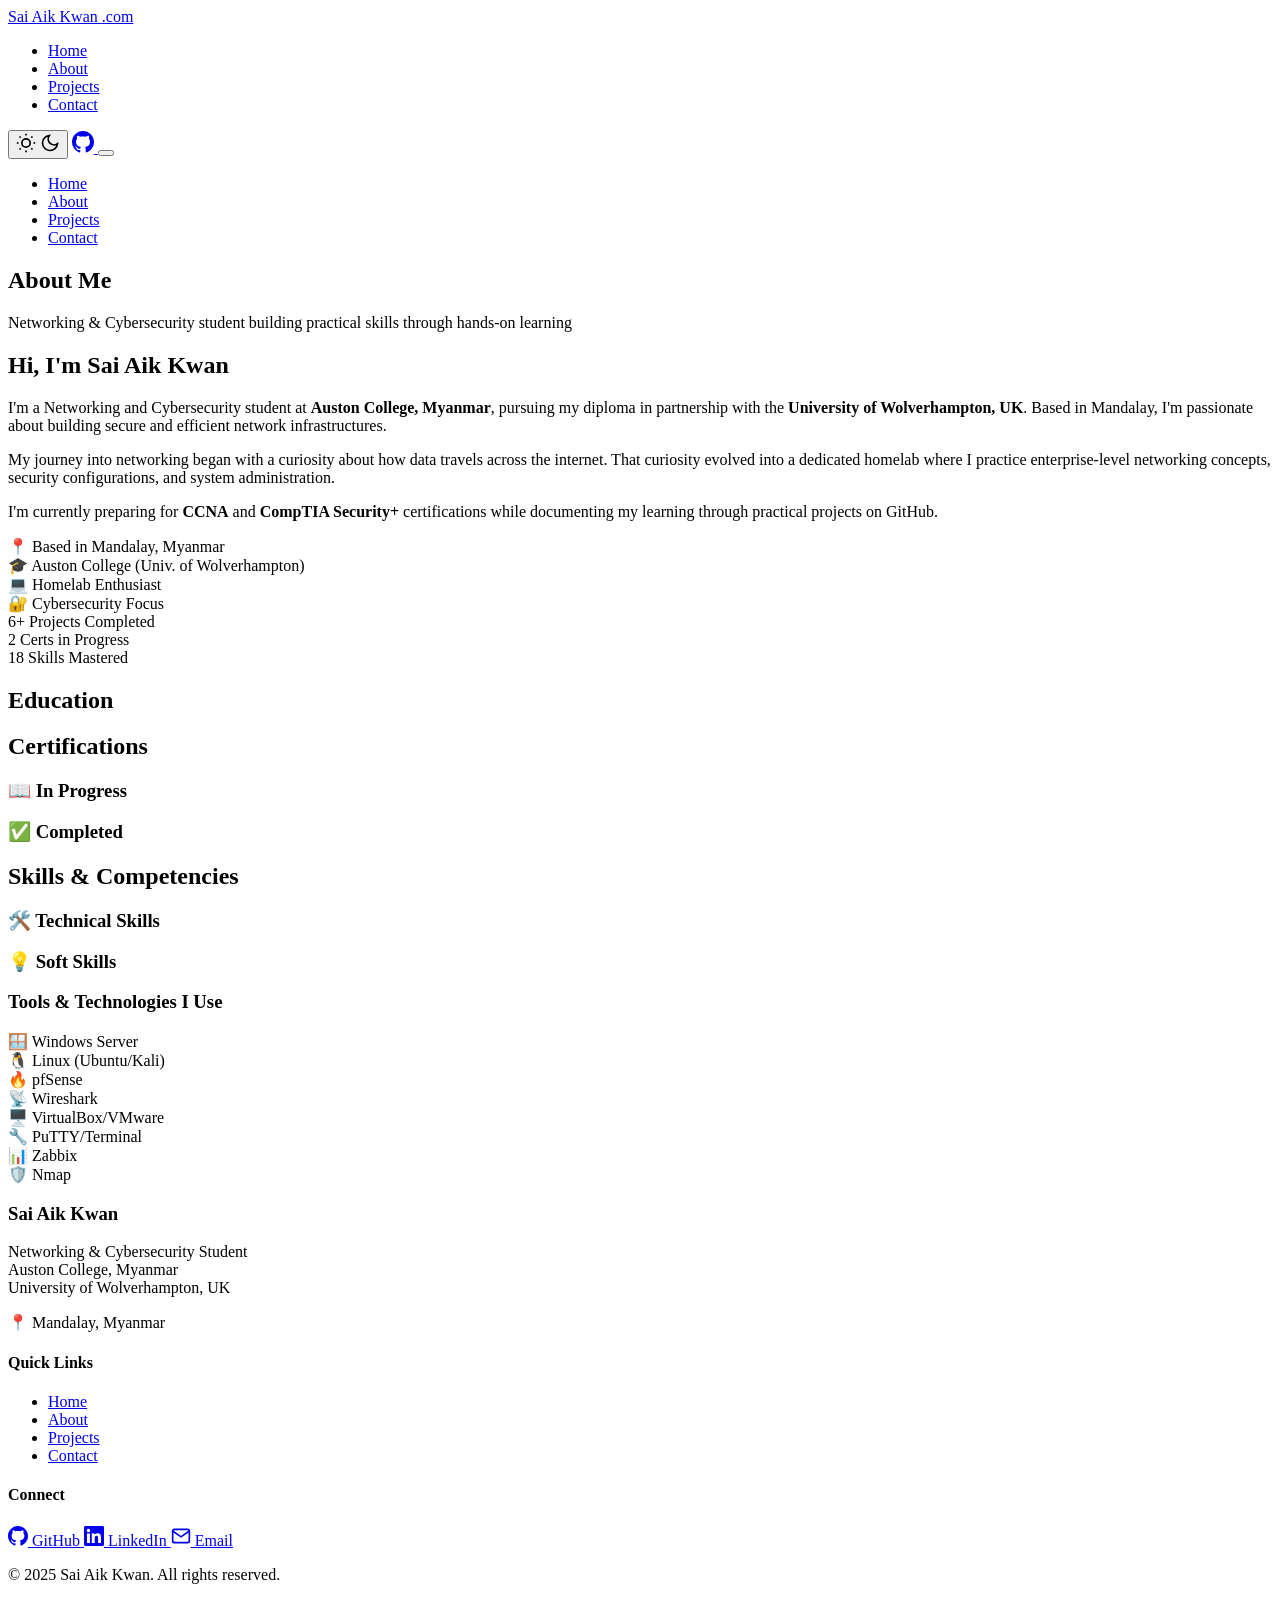
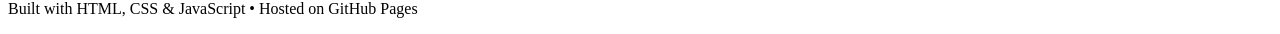
==== about.html @ 340792bf "Add about.html" ====
<!DOCTYPE html>
<html lang="en">
<head>
    <meta charset="UTF-8">
    <meta name="viewport" content="width=device-width, initial-scale=1.0">
    <meta name="description" content="About Sai Aik Kwan - Education, Certifications & Skills. Networking & Cybersecurity student building practical skills.">
    <title>About Sai Aik Kwan - Education, Certifications & Skills</title>
    
    <link rel="stylesheet" href="assets/css/style.css">
    <link rel="preconnect" href="https://fonts.googleapis.com">
    <link rel="preconnect" href="https://fonts.gstatic.com" crossorigin>
    <link href="https://fonts.googleapis.com/css2?family=Inter:wght@300;400;500;600;700&display=swap" rel="stylesheet">
</head>
<body>
    
    <!-- HEADER -->
    <header class="header">
        <div class="container header-container">
            <a href="index.html" class="logo">
                <span class="logo-text">Sai Aik Kwan</span>
                <span class="logo-badge">.com</span>
            </a>
            
            <nav class="nav">
                <ul class="nav-list">
                    <li><a href="index.html" class="nav-link">Home</a></li>
                    <li><a href="about.html" class="nav-link">About</a></li>
                    <li><a href="projects.html" class="nav-link">Projects</a></li>
                    <li><a href="contact.html" class="nav-link">Contact</a></li>
                </ul>
            </nav>
            
            <div class="header-actions">
                <button class="theme-toggle" id="themeToggle" aria-label="Toggle dark mode">
                    <svg class="sun-icon" width="20" height="20" viewBox="0 0 24 24" fill="none" stroke="currentColor" stroke-width="2">
                        <circle cx="12" cy="12" r="5"></circle>
                        <line x1="12" y1="1" x2="12" y2="3"></line>
                        <line x1="12" y1="21" x2="12" y2="23"></line>
                        <line x1="4.22" y1="4.22" x2="5.64" y2="5.64"></line>
                        <line x1="18.36" y1="18.36" x2="19.78" y2="19.78"></line>
                        <line x1="1" y1="12" x2="3" y2="12"></line>
                        <line x1="21" y1="12" x2="23" y2="12"></line>
                        <line x1="4.22" y1="19.78" x2="5.64" y2="18.36"></line>
                        <line x1="18.36" y1="5.64" x2="19.78" y2="4.22"></line>
                    </svg>
                    <svg class="moon-icon" width="20" height="20" viewBox="0 0 24 24" fill="none" stroke="currentColor" stroke-width="2">
                        <path d="M21 12.79A9 9 0 1 1 11.21 3 7 7 0 0 0 21 12.79z"></path>
                    </svg>
                </button>
                <a href="https://github.com/sai-aik-kwan" target="_blank" class="github-link" aria-label="GitHub">
                    <svg width="22" height="22" viewBox="0 0 24 24" fill="currentColor">
                        <path d="M12 0C5.37 0 0 5.37 0 12c0 5.3 3.438 9.8 8.205 11.385.6.113.82-.26.82-.58 0-.287-.01-1.05-.015-2.06-3.338.726-4.042-1.416-4.042-1.416-.546-1.387-1.333-1.756-1.333-1.756-1.09-.745.083-.73.083-.73 1.205.085 1.838 1.237 1.838 1.237 1.07 1.834 2.807 1.304 3.492.997.108-.775.418-1.305.762-1.605-2.665-.3-5.466-1.332-5.466-5.93 0-1.31.468-2.38 1.235-3.22-.123-.3-.535-1.523.117-3.176 0 0 1.008-.322 3.3 1.23.96-.267 1.98-.4 3-.405 1.02.005 2.04.138 3 .405 2.29-1.552 3.297-1.23 3.297-1.23.653 1.653.24 2.876.118 3.176.768.84 1.233 1.91 1.233 3.22 0 4.61-2.804 5.62-5.476 5.92.43.37.824 1.102.824 2.222 0 1.604-.015 2.896-.015 3.287 0 .322.216.698.83.578C20.565 21.795 24 17.295 24 12c0-6.63-5.37-12-12-12z"/>
                    </svg>
                </a>
                <button class="mobile-menu-btn" id="mobileMenuBtn" aria-label="Menu">
                    <span></span>
                    <span></span>
                    <span></span>
                </button>
            </div>
        </div>
        
        <div class="mobile-menu" id="mobileMenu">
            <ul class="mobile-nav-list">
                <li><a href="index.html" class="mobile-nav-link">Home</a></li>
                <li><a href="about.html" class="mobile-nav-link">About</a></li>
                <li><a href="projects.html" class="mobile-nav-link">Projects</a></li>
                <li><a href="contact.html" class="mobile-nav-link">Contact</a></li>
            </ul>
        </div>
    </header>
    
    <main>
        
        <!-- PAGE HEADER -->
        <section class="page-header">
            <div class="container">
                <h1 class="page-title">About Me</h1>
                <p class="page-subtitle">Networking & Cybersecurity student building practical skills through hands-on learning</p>
            </div>
        </section>

        <!-- BIO SECTION -->
        <section class="bio-section">
            <div class="container">
                <div class="bio-grid">
                    <div class="bio-content">
                        <h2>Hi, I'm Sai Aik Kwan</h2>
                        <p class="bio-text">
                            I'm a Networking and Cybersecurity student at <strong>Auston College, Myanmar</strong>, 
                            pursuing my diploma in partnership with the <strong>University of Wolverhampton, UK</strong>. 
                            Based in Mandalay, I'm passionate about building secure and efficient network infrastructures.
                        </p>
                        <p class="bio-text">
                            My journey into networking began with a curiosity about how data travels across the internet. 
                            That curiosity evolved into a dedicated homelab where I practice enterprise-level networking 
                            concepts, security configurations, and system administration.
                        </p>
                        <p class="bio-text">
                            I'm currently preparing for <strong>CCNA</strong> and <strong>CompTIA Security+</strong> certifications 
                            while documenting my learning through practical projects on GitHub.
                        </p>
                        
                        <div class="quick-facts">
                            <div class="fact-item">
                                <span class="fact-emoji">📍</span>
                                <span>Based in Mandalay, Myanmar</span>
                            </div>
                            <div class="fact-item">
                                <span class="fact-emoji">🎓</span>
                                <span>Auston College (Univ. of Wolverhampton)</span>
                            </div>
                            <div class="fact-item">
                                <span class="fact-emoji">💻</span>
                                <span>Homelab Enthusiast</span>
                            </div>
                            <div class="fact-item">
                                <span class="fact-emoji">🔐</span>
                                <span>Cybersecurity Focus</span>
                            </div>
                        </div>
                    </div>
                    
                    <div class="bio-stats">
                        <div class="stat-box">
                            <span class="stat-number" data-stat="projects">6+</span>
                            <span class="stat-label">Projects Completed</span>
                        </div>
                        <div class="stat-box">
                            <span class="stat-number">2</span>
                            <span class="stat-label">Certs in Progress</span>
                        </div>
                        <div class="stat-box">
                            <span class="stat-number" data-stat="skills">18</span>
                            <span class="stat-label">Skills Mastered</span>
                        </div>
                    </div>
                </div>
            </div>
        </section>

        <!-- EDUCATION TIMELINE -->
        <section class="education-section">
            <div class="container">
                <h2 class="section-title">Education</h2>
                <div class="timeline">
                    <!-- Dynamically rendered by JavaScript -->
                </div>
            </div>
        </section>

        <!-- CERTIFICATIONS -->
        <section class="certifications-section">
            <div class="container">
                <h2 class="section-title">Certifications</h2>
                
                <div class="certs-grid">
                    <!-- In Progress Certs -->
                    <div class="certs-category">
                        <h3 class="category-title in-progress">📖 In Progress</h3>
                        <div class="certs-list in-progress">
                            <!-- Dynamically rendered by JavaScript -->
                        </div>
                    </div>
                    
                    <!-- Completed Certs -->
                    <div class="certs-category">
                        <h3 class="category-title completed">✅ Completed</h3>
                        <div class="certs-list completed">
                            <!-- Dynamically rendered by JavaScript -->
                        </div>
                    </div>
                </div>
            </div>
        </section>

        <!-- SKILLS -->
        <section class="skills-section">
            <div class="container">
                <h2 class="section-title">Skills & Competencies</h2>
                
                <div class="skills-grid">
                    <div class="skills-category">
                        <h3>🛠️ Technical Skills</h3>
                        <div class="skills-cloud technical">
                            <!-- Dynamically rendered by JavaScript -->
                        </div>
                    </div>
                    
                    <div class="skills-category">
                        <h3>💡 Soft Skills</h3>
                        <div class="skills-cloud soft">
                            <!-- Dynamically rendered by JavaScript -->
                        </div>
                    </div>
                </div>
                
                <!-- Tools & Technologies -->
                <div class="tools-section">
                    <h3>Tools & Technologies I Use</h3>
                    <div class="tools-grid">
                        <div class="tool-item">
                            <span class="tool-icon">🪟</span>
                            <span>Windows Server</span>
                        </div>
                        <div class="tool-item">
                            <span class="tool-icon">🐧</span>
                            <span>Linux (Ubuntu/Kali)</span>
                        </div>
                        <div class="tool-item">
                            <span class="tool-icon">🔥</span>
                            <span>pfSense</span>
                        </div>
                        <div class="tool-item">
                            <span class="tool-icon">📡</span>
                            <span>Wireshark</span>
                        </div>
                        <div class="tool-item">
                            <span class="tool-icon">🖥️</span>
                            <span>VirtualBox/VMware</span>
                        </div>
                        <div class="tool-item">
                            <span class="tool-icon">🔧</span>
                            <span>PuTTY/Terminal</span>
                        </div>
                        <div class="tool-item">
                            <span class="tool-icon">📊</span>
                            <span>Zabbix</span>
                        </div>
                        <div class="tool-item">
                            <span class="tool-icon">🛡️</span>
                            <span>Nmap</span>
                        </div>
                    </div>
                </div>
            </div>
        </section>
        
    </main>
    
    <!-- FOOTER -->
    <footer class="footer">
        <div class="container">
            <div class="footer-content">
                <div class="footer-info">
                    <h3>Sai Aik Kwan</h3>
                    <p>Networking & Cybersecurity Student<br>
                    Auston College, Myanmar<br>
                    University of Wolverhampton, UK</p>
                    <p class="footer-location">📍 Mandalay, Myanmar</p>
                </div>
                
                <div class="footer-links">
                    <h4>Quick Links</h4>
                    <ul>
                        <li><a href="index.html">Home</a></li>
                        <li><a href="about.html">About</a></li>
                        <li><a href="projects.html">Projects</a></li>
                        <li><a href="contact.html">Contact</a></li>
                    </ul>
                </div>
                
                <div class="footer-social">
                    <h4>Connect</h4>
                    <div class="social-links">
                        <a href="https://github.com/sai-aik-kwan" target="_blank" class="social-link">
                            <svg width="20" height="20" viewBox="0 0 24 24" fill="currentColor">
                                <path d="M12 0C5.37 0 0 5.37 0 12c0 5.3 3.438 9.8 8.205 11.385.6.113.82-.26.82-.58 0-.287-.01-1.05-.015-2.06-3.338.726-4.042-1.416-4.042-1.416-.546-1.387-1.333-1.756-1.333-1.756-1.09-.745.083-.73.083-.73 1.205.085 1.838 1.237 1.838 1.237 1.07 1.834 2.807 1.304 3.492.997.108-.775.418-1.305.762-1.605-2.665-.3-5.466-1.332-5.466-5.93 0-1.31.468-2.38 1.235-3.22-.123-.3-.535-1.523.117-3.176 0 0 1.008-.322 3.3 1.23.96-.267 1.98-.4 3-.405 1.02.005 2.04.138 3 .405 2.29-1.552 3.297-1.23 3.297-1.23.653 1.653.24 2.876.118 3.176.768.84 1.233 1.91 1.233 3.22 0 4.61-2.804 5.62-5.476 5.92.43.37.824 1.102.824 2.222 0 1.604-.015 2.896-.015 3.287 0 .322.216.698.83.578C20.565 21.795 24 17.295 24 12c0-6.63-5.37-12-12-12z"/>
                            </svg>
                            GitHub
                        </a>
                        <a href="https://www.linkedin.com/in/sai-aik-kwan" class="social-link">
                            <svg width="20" height="20" viewBox="0 0 24 24" fill="currentColor">
                                <path d="M20.447 20.452h-3.554v-5.569c0-1.328-.027-3.037-1.852-3.037-1.853 0-2.136 1.445-2.136 2.939v5.667H9.351V9h3.414v1.561h.046c.477-.9 1.637-1.85 3.37-1.85 3.601 0 4.267 2.37 4.267 5.455v6.286zM5.337 7.433c-1.144 0-2.063-.926-2.063-2.065 0-1.138.92-2.063 2.063-2.063 1.14 0 2.064.925 2.064 2.063 0 1.139-.925 2.065-2.064 2.065zm1.782 13.019H3.555V9h3.564v11.452zM22.225 0H1.771C.792 0 0 .774 0 1.729v20.542C0 23.227.792 24 1.771 24h20.451C23.2 24 24 23.227 24 22.271V1.729C24 .774 23.2 0 22.222 0h.003z"/>
                            </svg>
                            LinkedIn
                        </a>
                        <a href="mailto:saiaikkwan.pro@gmail.com" class="social-link">
                            <svg width="20" height="20" viewBox="0 0 24 24" fill="none" stroke="currentColor" stroke-width="2">
                                <path d="M4 4h16c1.1 0 2 .9 2 2v12c0 1.1-.9 2-2 2H4c-1.1 0-2-.9-2-2V6c0-1.1.9-2 2-2z"></path>
                                <polyline points="22,6 12,13 2,6"></polyline>
                            </svg>
                            Email
                        </a>
                    </div>
                </div>
            </div>
            
            <div class="footer-bottom">
                <p>&copy; <span data-year>2025</span> Sai Aik Kwan. All rights reserved.</p>
                <p class="footer-credit">Built with HTML, CSS & JavaScript • Hosted on GitHub Pages</p>
            </div>
        </div>
    </footer>
    
    <script src="assets/js/data.js"></script>
    <script src="assets/js/main.js"></script>
</body>
</html>
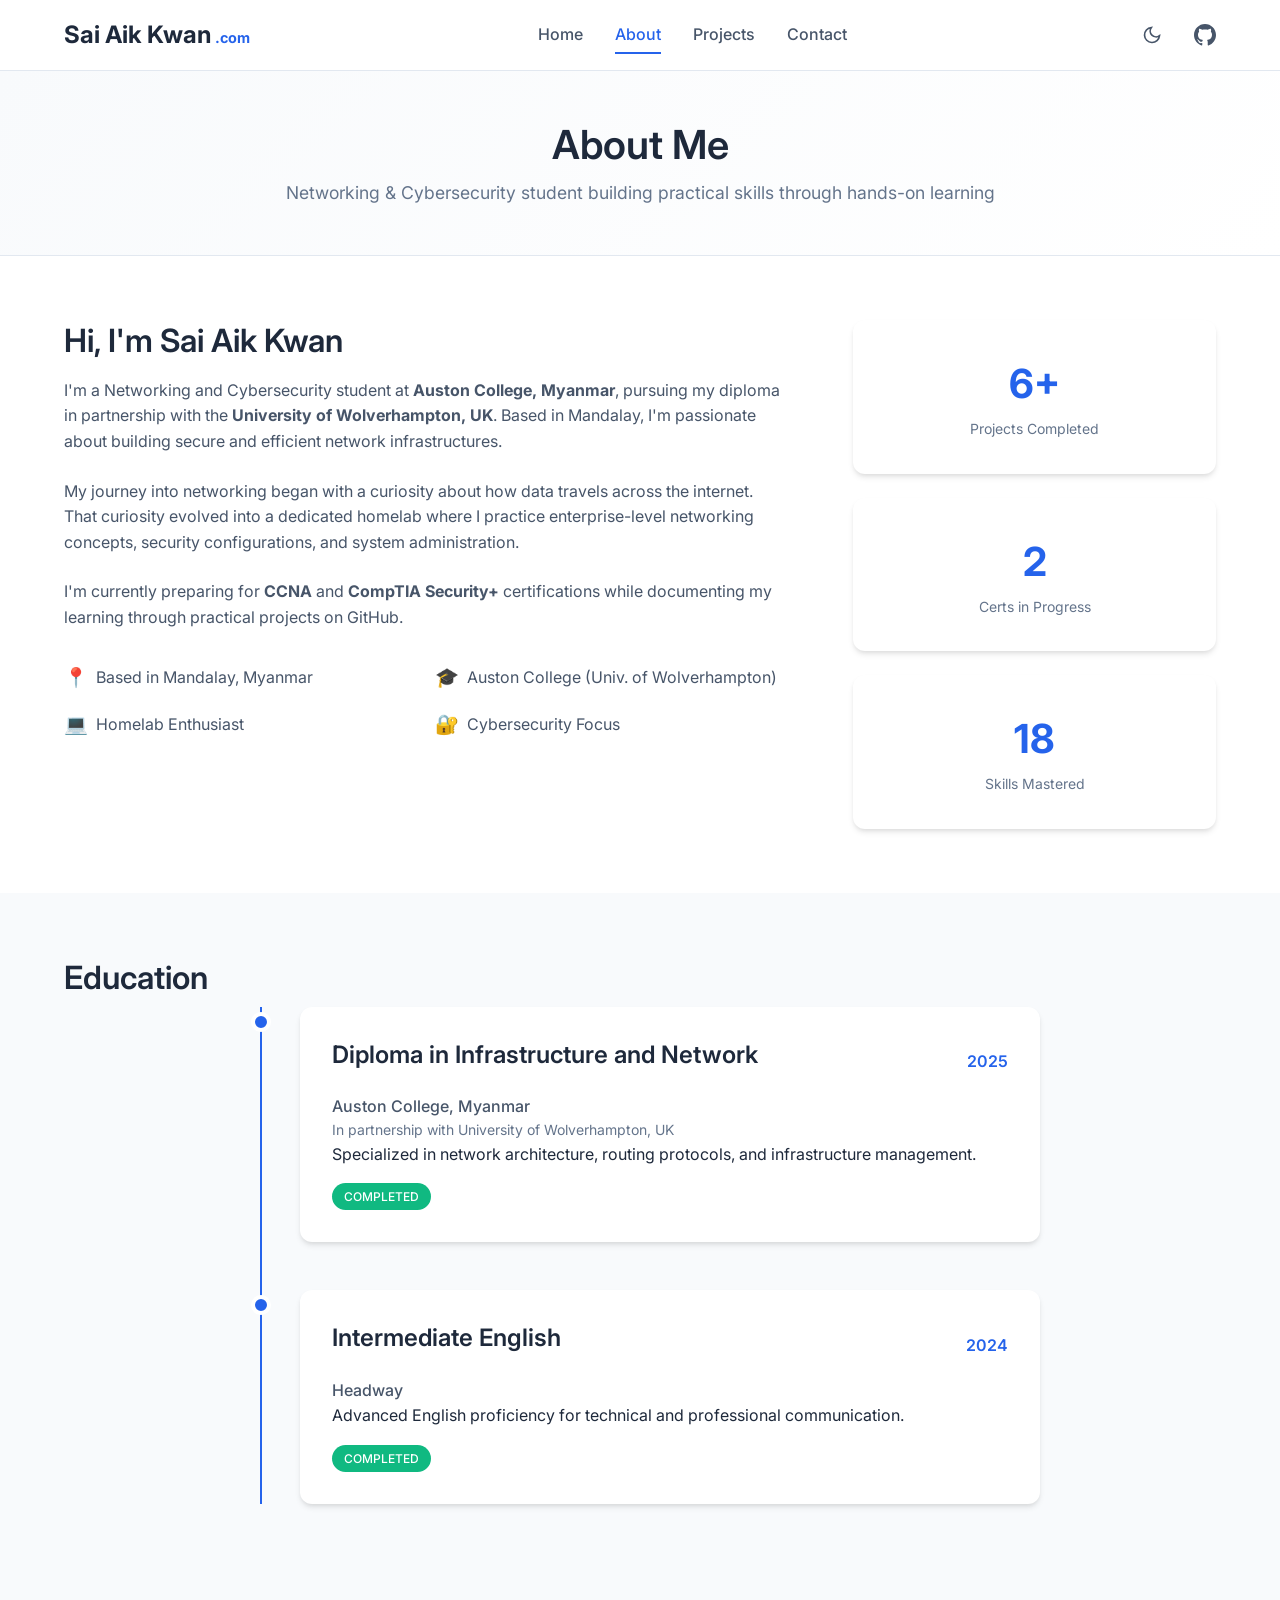
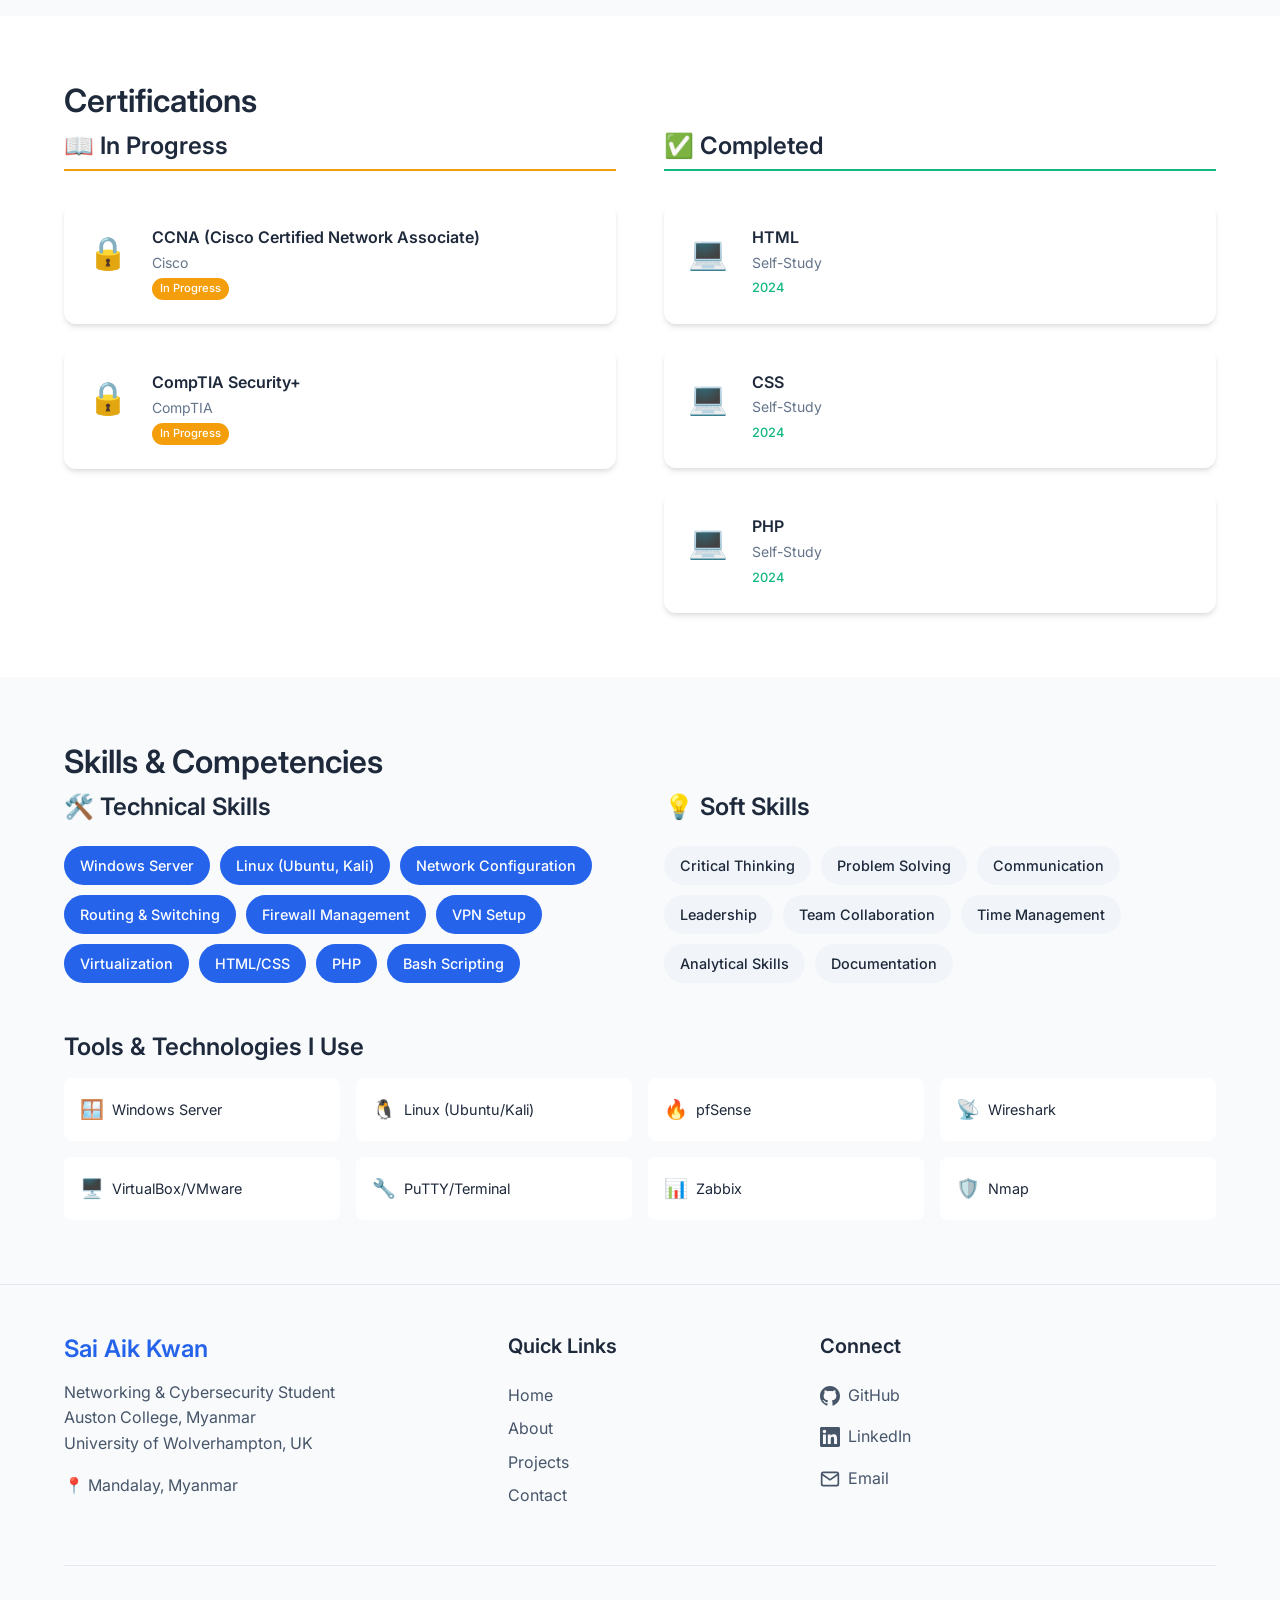
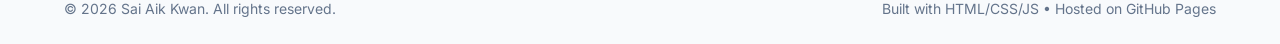
==== commit 2cdc495e: "Modified about.html" ====
--- a/about.html
+++ b/about.html
@@ -3,9 +3,8 @@
 <head>
     <meta charset="UTF-8">
     <meta name="viewport" content="width=device-width, initial-scale=1.0">
-    <meta name="description" content="About Sai Aik Kwan - Education, Certifications & Skills. Networking & Cybersecurity student building practical skills.">
+    <meta name="description" content="About Sai Aik Kwan - Education, Certifications & Skills">
     <title>About Sai Aik Kwan - Education, Certifications & Skills</title>
-    
     <link rel="stylesheet" href="assets/css/style.css">
     <link rel="preconnect" href="https://fonts.googleapis.com">
     <link rel="preconnect" href="https://fonts.gstatic.com" crossorigin>
@@ -13,287 +12,212 @@
 </head>
 <body>
     
-    <!-- HEADER -->
-    <header class="header">
-        <div class="container header-container">
-            <a href="index.html" class="logo">
-                <span class="logo-text">Sai Aik Kwan</span>
-                <span class="logo-badge">.com</span>
-            </a>
-            
-            <nav class="nav">
-                <ul class="nav-list">
-                    <li><a href="index.html" class="nav-link">Home</a></li>
-                    <li><a href="about.html" class="nav-link">About</a></li>
-                    <li><a href="projects.html" class="nav-link">Projects</a></li>
-                    <li><a href="contact.html" class="nav-link">Contact</a></li>
-                </ul>
-            </nav>
-            
-            <div class="header-actions">
-                <button class="theme-toggle" id="themeToggle" aria-label="Toggle dark mode">
-                    <svg class="sun-icon" width="20" height="20" viewBox="0 0 24 24" fill="none" stroke="currentColor" stroke-width="2">
-                        <circle cx="12" cy="12" r="5"></circle>
-                        <line x1="12" y1="1" x2="12" y2="3"></line>
-                        <line x1="12" y1="21" x2="12" y2="23"></line>
-                        <line x1="4.22" y1="4.22" x2="5.64" y2="5.64"></line>
-                        <line x1="18.36" y1="18.36" x2="19.78" y2="19.78"></line>
-                        <line x1="1" y1="12" x2="3" y2="12"></line>
-                        <line x1="21" y1="12" x2="23" y2="12"></line>
-                        <line x1="4.22" y1="19.78" x2="5.64" y2="18.36"></line>
-                        <line x1="18.36" y1="5.64" x2="19.78" y2="4.22"></line>
-                    </svg>
-                    <svg class="moon-icon" width="20" height="20" viewBox="0 0 24 24" fill="none" stroke="currentColor" stroke-width="2">
-                        <path d="M21 12.79A9 9 0 1 1 11.21 3 7 7 0 0 0 21 12.79z"></path>
-                    </svg>
-                </button>
-                <a href="https://github.com/sai-aik-kwan" target="_blank" class="github-link" aria-label="GitHub">
-                    <svg width="22" height="22" viewBox="0 0 24 24" fill="currentColor">
-                        <path d="M12 0C5.37 0 0 5.37 0 12c0 5.3 3.438 9.8 8.205 11.385.6.113.82-.26.82-.58 0-.287-.01-1.05-.015-2.06-3.338.726-4.042-1.416-4.042-1.416-.546-1.387-1.333-1.756-1.333-1.756-1.09-.745.083-.73.083-.73 1.205.085 1.838 1.237 1.838 1.237 1.07 1.834 2.807 1.304 3.492.997.108-.775.418-1.305.762-1.605-2.665-.3-5.466-1.332-5.466-5.93 0-1.31.468-2.38 1.235-3.22-.123-.3-.535-1.523.117-3.176 0 0 1.008-.322 3.3 1.23.96-.267 1.98-.4 3-.405 1.02.005 2.04.138 3 .405 2.29-1.552 3.297-1.23 3.297-1.23.653 1.653.24 2.876.118 3.176.768.84 1.233 1.91 1.233 3.22 0 4.61-2.804 5.62-5.476 5.92.43.37.824 1.102.824 2.222 0 1.604-.015 2.896-.015 3.287 0 .322.216.698.83.578C20.565 21.795 24 17.295 24 12c0-6.63-5.37-12-12-12z"/>
-                    </svg>
-                </a>
-                <button class="mobile-menu-btn" id="mobileMenuBtn" aria-label="Menu">
-                    <span></span>
-                    <span></span>
-                    <span></span>
-                </button>
+    <!-- PAGE HEADER -->
+    <section class="page-header">
+        <div class="container">
+            <h1 class="page-title">About Me</h1>
+            <p class="page-subtitle">Networking & Cybersecurity student building practical skills through hands-on learning</p>
+        </div>
+    </section>
+
+    <!-- BIO SECTION -->
+    <section class="bio-section">
+        <div class="container">
+            <div class="bio-grid">
+                <div class="bio-content">
+                    <h2>Hi, I'm Sai Aik Kwan</h2>
+                    <p class="bio-text">
+                        I'm a Networking and Cybersecurity student at <strong>Auston College, Myanmar</strong>, 
+                        pursuing my diploma in partnership with the <strong>University of Wolverhampton, UK</strong>. 
+                        Based in Mandalay, I'm passionate about building secure and efficient network infrastructures.
+                    </p>
+                    <p class="bio-text">
+                        My journey into networking began with a curiosity about how data travels across the internet. 
+                        That curiosity evolved into a dedicated homelab where I practice enterprise-level networking 
+                        concepts, security configurations, and system administration.
+                    </p>
+                    <p class="bio-text">
+                        I'm currently preparing for <strong>CCNA</strong> and <strong>CompTIA Security+</strong> certifications 
+                        while documenting my learning through practical projects on GitHub.
+                    </p>
+                    
+                    <div class="quick-facts">
+                        <div class="fact-item">
+                            <span class="fact-emoji">📍</span>
+                            <span>Based in Mandalay, Myanmar</span>
+                        </div>
+                        <div class="fact-item">
+                            <span class="fact-emoji">🎓</span>
+                            <span>Auston College (Univ. of Wolverhampton)</span>
+                        </div>
+                        <div class="fact-item">
+                            <span class="fact-emoji">💻</span>
+                            <span>Homelab Enthusiast</span>
+                        </div>
+                        <div class="fact-item">
+                            <span class="fact-emoji">🔐</span>
+                            <span>Cybersecurity Focus</span>
+                        </div>
+                    </div>
+                </div>
+                
+                <div class="bio-stats" id="bioStats"></div>
             </div>
         </div>
+    </section>
+
+    <!-- EDUCATION TIMELINE -->
+    <section class="education-section">
+        <div class="container">
+            <h2 class="section-title">Education</h2>
+            <div class="timeline" id="educationTimeline"></div>
+        </div>
+    </section>
+
+    <!-- CERTIFICATIONS -->
+    <section class="certifications-section">
+        <div class="container">
+            <h2 class="section-title">Certifications</h2>
+            <div class="certs-grid" id="certificationsGrid"></div>
+        </div>
+    </section>
+
+    <!-- SKILLS -->
+    <section class="skills-section">
+        <div class="container">
+            <h2 class="section-title">Skills & Competencies</h2>
+            <div class="skills-grid" id="skillsGrid"></div>
+            
+            <div class="tools-section">
+                <h3>Tools & Technologies I Use</h3>
+                <div class="tools-grid">
+                    <div class="tool-item"><span class="tool-icon">🪟</span><span>Windows Server</span></div>
+                    <div class="tool-item"><span class="tool-icon">🐧</span><span>Linux (Ubuntu/Kali)</span></div>
+                    <div class="tool-item"><span class="tool-icon">🔥</span><span>pfSense</span></div>
+                    <div class="tool-item"><span class="tool-icon">📡</span><span>Wireshark</span></div>
+                    <div class="tool-item"><span class="tool-icon">🖥️</span><span>VirtualBox/VMware</span></div>
+                    <div class="tool-item"><span class="tool-icon">🔧</span><span>PuTTY/Terminal</span></div>
+                    <div class="tool-item"><span class="tool-icon">📊</span><span>Zabbix</span></div>
+                    <div class="tool-item"><span class="tool-icon">🛡️</span><span>Nmap</span></div>
+                </div>
+            </div>
+        </div>
+    </section>
+
+    <script src="assets/js/data.js"></script>
+    <script src="assets/js/components.js"></script>
+    <script>
+        // Bio stats
+        (function() {
+            const d = portfolioData;
+            const techCount = d.skills.technical.length + d.skills.soft.length;
+            document.getElementById('bioStats').innerHTML = `
+                <div class="stat-box">
+                    <span class="stat-number">${d.projects.length}+</span>
+                    <span class="stat-label">Projects Completed</span>
+                </div>
+                <div class="stat-box">
+                    <span class="stat-number">2</span>
+                    <span class="stat-label">Certs in Progress</span>
+                </div>
+                <div class="stat-box">
+                    <span class="stat-number">${techCount}</span>
+                    <span class="stat-label">Skills Mastered</span>
+                </div>
+            `;
+        })();
         
-        <div class="mobile-menu" id="mobileMenu">
-            <ul class="mobile-nav-list">
-                <li><a href="index.html" class="mobile-nav-link">Home</a></li>
-                <li><a href="about.html" class="mobile-nav-link">About</a></li>
-                <li><a href="projects.html" class="mobile-nav-link">Projects</a></li>
-                <li><a href="contact.html" class="mobile-nav-link">Contact</a></li>
-            </ul>
-        </div>
-    </header>
-    
-    <main>
+        // Education timeline
+        (function() {
+            const d = portfolioData;
+            let html = '';
+            d.education.forEach(edu => {
+                html += `
+                <div class="timeline-item ${edu.status}">
+                    <div class="timeline-marker"></div>
+                    <div class="timeline-content">
+                        <div class="timeline-header">
+                            <h3>${edu.degree}</h3>
+                            <span class="timeline-year">${edu.year}</span>
+                        </div>
+                        <p class="timeline-institution">${edu.institution}</p>
+                        ${edu.partner ? `<p class="timeline-partner">${edu.partner}</p>` : ''}
+                        <p class="timeline-description">${edu.description}</p>
+                        <span class="timeline-status status-${edu.status}">${edu.status.charAt(0).toUpperCase() + edu.status.slice(1)}</span>
+                    </div>
+                </div>`;
+            });
+            document.getElementById('educationTimeline').innerHTML = html;
+        })();
         
-        <!-- PAGE HEADER -->
-        <section class="page-header">
-            <div class="container">
-                <h1 class="page-title">About Me</h1>
-                <p class="page-subtitle">Networking & Cybersecurity student building practical skills through hands-on learning</p>
-            </div>
-        </section>
-
-        <!-- BIO SECTION -->
-        <section class="bio-section">
-            <div class="container">
-                <div class="bio-grid">
-                    <div class="bio-content">
-                        <h2>Hi, I'm Sai Aik Kwan</h2>
-                        <p class="bio-text">
-                            I'm a Networking and Cybersecurity student at <strong>Auston College, Myanmar</strong>, 
-                            pursuing my diploma in partnership with the <strong>University of Wolverhampton, UK</strong>. 
-                            Based in Mandalay, I'm passionate about building secure and efficient network infrastructures.
-                        </p>
-                        <p class="bio-text">
-                            My journey into networking began with a curiosity about how data travels across the internet. 
-                            That curiosity evolved into a dedicated homelab where I practice enterprise-level networking 
-                            concepts, security configurations, and system administration.
-                        </p>
-                        <p class="bio-text">
-                            I'm currently preparing for <strong>CCNA</strong> and <strong>CompTIA Security+</strong> certifications 
-                            while documenting my learning through practical projects on GitHub.
-                        </p>
-                        
-                        <div class="quick-facts">
-                            <div class="fact-item">
-                                <span class="fact-emoji">📍</span>
-                                <span>Based in Mandalay, Myanmar</span>
-                            </div>
-                            <div class="fact-item">
-                                <span class="fact-emoji">🎓</span>
-                                <span>Auston College (Univ. of Wolverhampton)</span>
-                            </div>
-                            <div class="fact-item">
-                                <span class="fact-emoji">💻</span>
-                                <span>Homelab Enthusiast</span>
-                            </div>
-                            <div class="fact-item">
-                                <span class="fact-emoji">🔐</span>
-                                <span>Cybersecurity Focus</span>
-                            </div>
-                        </div>
-                    </div>
-                    
-                    <div class="bio-stats">
-                        <div class="stat-box">
-                            <span class="stat-number" data-stat="projects">6+</span>
-                            <span class="stat-label">Projects Completed</span>
-                        </div>
-                        <div class="stat-box">
-                            <span class="stat-number">2</span>
-                            <span class="stat-label">Certs in Progress</span>
-                        </div>
-                        <div class="stat-box">
-                            <span class="stat-number" data-stat="skills">18</span>
-                            <span class="stat-label">Skills Mastered</span>
-                        </div>
-                    </div>
-                </div>
-            </div>
-        </section>
-
-        <!-- EDUCATION TIMELINE -->
-        <section class="education-section">
-            <div class="container">
-                <h2 class="section-title">Education</h2>
-                <div class="timeline">
-                    <!-- Dynamically rendered by JavaScript -->
-                </div>
-            </div>
-        </section>
-
-        <!-- CERTIFICATIONS -->
-        <section class="certifications-section">
-            <div class="container">
-                <h2 class="section-title">Certifications</h2>
-                
-                <div class="certs-grid">
-                    <!-- In Progress Certs -->
-                    <div class="certs-category">
-                        <h3 class="category-title in-progress">📖 In Progress</h3>
-                        <div class="certs-list in-progress">
-                            <!-- Dynamically rendered by JavaScript -->
-                        </div>
-                    </div>
-                    
-                    <!-- Completed Certs -->
-                    <div class="certs-category">
-                        <h3 class="category-title completed">✅ Completed</h3>
-                        <div class="certs-list completed">
-                            <!-- Dynamically rendered by JavaScript -->
-                        </div>
-                    </div>
-                </div>
-            </div>
-        </section>
-
-        <!-- SKILLS -->
-        <section class="skills-section">
-            <div class="container">
-                <h2 class="section-title">Skills & Competencies</h2>
-                
-                <div class="skills-grid">
-                    <div class="skills-category">
-                        <h3>🛠️ Technical Skills</h3>
-                        <div class="skills-cloud technical">
-                            <!-- Dynamically rendered by JavaScript -->
-                        </div>
-                    </div>
-                    
-                    <div class="skills-category">
-                        <h3>💡 Soft Skills</h3>
-                        <div class="skills-cloud soft">
-                            <!-- Dynamically rendered by JavaScript -->
-                        </div>
-                    </div>
-                </div>
-                
-                <!-- Tools & Technologies -->
-                <div class="tools-section">
-                    <h3>Tools & Technologies I Use</h3>
-                    <div class="tools-grid">
-                        <div class="tool-item">
-                            <span class="tool-icon">🪟</span>
-                            <span>Windows Server</span>
-                        </div>
-                        <div class="tool-item">
-                            <span class="tool-icon">🐧</span>
-                            <span>Linux (Ubuntu/Kali)</span>
-                        </div>
-                        <div class="tool-item">
-                            <span class="tool-icon">🔥</span>
-                            <span>pfSense</span>
-                        </div>
-                        <div class="tool-item">
-                            <span class="tool-icon">📡</span>
-                            <span>Wireshark</span>
-                        </div>
-                        <div class="tool-item">
-                            <span class="tool-icon">🖥️</span>
-                            <span>VirtualBox/VMware</span>
-                        </div>
-                        <div class="tool-item">
-                            <span class="tool-icon">🔧</span>
-                            <span>PuTTY/Terminal</span>
-                        </div>
-                        <div class="tool-item">
-                            <span class="tool-icon">📊</span>
-                            <span>Zabbix</span>
-                        </div>
-                        <div class="tool-item">
-                            <span class="tool-icon">🛡️</span>
-                            <span>Nmap</span>
-                        </div>
-                    </div>
-                </div>
-            </div>
-        </section>
+        // Certifications
+        (function() {
+            const d = portfolioData;
+            let html = '';
+            
+            // In progress
+            html += `
+            <div class="certs-category">
+                <h3 class="category-title in-progress">📖 In Progress</h3>
+                <div class="certs-list">`;
+            d.certifications.in_progress.forEach(cert => {
+                html += `
+                    <div class="cert-card in-progress">
+                        <div class="cert-icon">🔒</div>
+                        <div class="cert-info">
+                            <h4>${cert.name}</h4>
+                            <p class="cert-issuer">${cert.issuer}</p>
+                            <span class="cert-status">${cert.status}</span>
+                        </div>
+                    </div>`;
+            });
+            html += `</div></div>`;
+            
+            // Completed
+            html += `
+            <div class="certs-category">
+                <h3 class="category-title completed">✅ Completed</h3>
+                <div class="certs-list">`;
+            d.certifications.completed.forEach(cert => {
+                html += `
+                    <div class="cert-card completed">
+                        <div class="cert-icon">💻</div>
+                        <div class="cert-info">
+                            <h4>${cert.name}</h4>
+                            <p class="cert-issuer">${cert.issuer}</p>
+                            <span class="cert-year">${cert.year}</span>
+                        </div>
+                    </div>`;
+            });
+            html += `</div></div>`;
+            
+            document.getElementById('certificationsGrid').innerHTML = html;
+        })();
         
-    </main>
-    
-    <!-- FOOTER -->
-    <footer class="footer">
-        <div class="container">
-            <div class="footer-content">
-                <div class="footer-info">
-                    <h3>Sai Aik Kwan</h3>
-                    <p>Networking & Cybersecurity Student<br>
-                    Auston College, Myanmar<br>
-                    University of Wolverhampton, UK</p>
-                    <p class="footer-location">📍 Mandalay, Myanmar</p>
-                </div>
-                
-                <div class="footer-links">
-                    <h4>Quick Links</h4>
-                    <ul>
-                        <li><a href="index.html">Home</a></li>
-                        <li><a href="about.html">About</a></li>
-                        <li><a href="projects.html">Projects</a></li>
-                        <li><a href="contact.html">Contact</a></li>
-                    </ul>
-                </div>
-                
-                <div class="footer-social">
-                    <h4>Connect</h4>
-                    <div class="social-links">
-                        <a href="https://github.com/sai-aik-kwan" target="_blank" class="social-link">
-                            <svg width="20" height="20" viewBox="0 0 24 24" fill="currentColor">
-                                <path d="M12 0C5.37 0 0 5.37 0 12c0 5.3 3.438 9.8 8.205 11.385.6.113.82-.26.82-.58 0-.287-.01-1.05-.015-2.06-3.338.726-4.042-1.416-4.042-1.416-.546-1.387-1.333-1.756-1.333-1.756-1.09-.745.083-.73.083-.73 1.205.085 1.838 1.237 1.838 1.237 1.07 1.834 2.807 1.304 3.492.997.108-.775.418-1.305.762-1.605-2.665-.3-5.466-1.332-5.466-5.93 0-1.31.468-2.38 1.235-3.22-.123-.3-.535-1.523.117-3.176 0 0 1.008-.322 3.3 1.23.96-.267 1.98-.4 3-.405 1.02.005 2.04.138 3 .405 2.29-1.552 3.297-1.23 3.297-1.23.653 1.653.24 2.876.118 3.176.768.84 1.233 1.91 1.233 3.22 0 4.61-2.804 5.62-5.476 5.92.43.37.824 1.102.824 2.222 0 1.604-.015 2.896-.015 3.287 0 .322.216.698.83.578C20.565 21.795 24 17.295 24 12c0-6.63-5.37-12-12-12z"/>
-                            </svg>
-                            GitHub
-                        </a>
-                        <a href="https://www.linkedin.com/in/sai-aik-kwan" class="social-link">
-                            <svg width="20" height="20" viewBox="0 0 24 24" fill="currentColor">
-                                <path d="M20.447 20.452h-3.554v-5.569c0-1.328-.027-3.037-1.852-3.037-1.853 0-2.136 1.445-2.136 2.939v5.667H9.351V9h3.414v1.561h.046c.477-.9 1.637-1.85 3.37-1.85 3.601 0 4.267 2.37 4.267 5.455v6.286zM5.337 7.433c-1.144 0-2.063-.926-2.063-2.065 0-1.138.92-2.063 2.063-2.063 1.14 0 2.064.925 2.064 2.063 0 1.139-.925 2.065-2.064 2.065zm1.782 13.019H3.555V9h3.564v11.452zM22.225 0H1.771C.792 0 0 .774 0 1.729v20.542C0 23.227.792 24 1.771 24h20.451C23.2 24 24 23.227 24 22.271V1.729C24 .774 23.2 0 22.222 0h.003z"/>
-                            </svg>
-                            LinkedIn
-                        </a>
-                        <a href="mailto:saiaikkwan.pro@gmail.com" class="social-link">
-                            <svg width="20" height="20" viewBox="0 0 24 24" fill="none" stroke="currentColor" stroke-width="2">
-                                <path d="M4 4h16c1.1 0 2 .9 2 2v12c0 1.1-.9 2-2 2H4c-1.1 0-2-.9-2-2V6c0-1.1.9-2 2-2z"></path>
-                                <polyline points="22,6 12,13 2,6"></polyline>
-                            </svg>
-                            Email
-                        </a>
-                    </div>
-                </div>
-            </div>
-            
-            <div class="footer-bottom">
-                <p>&copy; <span data-year>2025</span> Sai Aik Kwan. All rights reserved.</p>
-                <p class="footer-credit">Built with HTML, CSS & JavaScript • Hosted on GitHub Pages</p>
-            </div>
-        </div>
-    </footer>
-    
-    <script src="assets/js/data.js"></script>
+        // Skills
+        (function() {
+            const d = portfolioData;
+            let html = '';
+            
+            html += `
+            <div class="skills-category">
+                <h3>🛠️ Technical Skills</h3>
+                <div class="skills-cloud">
+                    ${d.skills.technical.map(s => `<span class="skill-tag">${s}</span>`).join('')}
+                </div>
+            </div>`;
+            
+            html += `
+            <div class="skills-category">
+                <h3>💡 Soft Skills</h3>
+                <div class="skills-cloud">
+                    ${d.skills.soft.map(s => `<span class="skill-tag soft">${s}</span>`).join('')}
+                </div>
+            </div>`;
+            
+            document.getElementById('skillsGrid').innerHTML = html;
+        })();
+    </script>
     <script src="assets/js/main.js"></script>
 </body>
 </html>
--- a/assets/css/style.css
+++ b/assets/css/style.css
@@ -0,0 +1,1600 @@
+/* ============================================
+   ROOT VARIABLES - LIGHT MODE (DEFAULT)
+   ============================================ */
+:root {
+    /* Colors - Light Mode */
+    --bg-primary: #ffffff;
+    --bg-secondary: #f8fafc;
+    --bg-tertiary: #f1f5f9;
+    --text-primary: #1e293b;
+    --text-secondary: #475569;
+    --text-muted: #64748b;
+    --border-color: #e2e8f0;
+    --card-bg: #ffffff;
+    --card-shadow: 0 4px 6px -1px rgba(0, 0, 0, 0.1), 0 2px 4px -1px rgba(0, 0, 0, 0.06);
+    
+    /* Accent Colors */
+    --primary: #2563eb;
+    --primary-dark: #1d4ed8;
+    --primary-light: #60a5fa;
+    --success: #10b981;
+    --warning: #f59e0b;
+    --danger: #ef4444;
+    
+    /* Typography */
+    --font-primary: 'Inter', -apple-system, BlinkMacSystemFont, sans-serif;
+    
+    /* Spacing */
+    --spacing-xs: 0.5rem;
+    --spacing-sm: 1rem;
+    --spacing-md: 1.5rem;
+    --spacing-lg: 2rem;
+    --spacing-xl: 3rem;
+    --spacing-2xl: 4rem;
+    
+    /* Container */
+    --container-max: 1200px;
+    --container-padding: 1.5rem;
+    
+    /* Transitions */
+    --transition: all 0.3s ease;
+}
+
+/* Dark Mode Variables */
+[data-theme="dark"] {
+    --bg-primary: #0f172a;
+    --bg-secondary: #1e293b;
+    --bg-tertiary: #334155;
+    --text-primary: #f1f5f9;
+    --text-secondary: #cbd5e1;
+    --text-muted: #94a3b8;
+    --border-color: #334155;
+    --card-bg: #1e293b;
+    --card-shadow: 0 4px 6px -1px rgba(0, 0, 0, 0.3), 0 2px 4px -1px rgba(0, 0, 0, 0.2);
+    
+    /* Accent adjustments for dark mode */
+    --primary: #3b82f6;
+    --primary-dark: #2563eb;
+    --primary-light: #93c5fd;
+}
+
+/* ============================================
+   RESET & BASE STYLES
+   ============================================ */
+* {
+    margin: 0;
+    padding: 0;
+    box-sizing: border-box;
+}
+
+html {
+    scroll-behavior: smooth;
+}
+
+body {
+    font-family: var(--font-primary);
+    background-color: var(--bg-primary);
+    color: var(--text-primary);
+    line-height: 1.6;
+    transition: var(--transition);
+    min-height: 100vh;
+    display: flex;
+    flex-direction: column;
+}
+
+main {
+    flex: 1;
+}
+
+.container {
+    max-width: var(--container-max);
+    margin: 0 auto;
+    padding: 0 var(--container-padding);
+}
+
+/* ============================================
+   TYPOGRAPHY
+   ============================================ */
+h1, h2, h3, h4, h5, h6 {
+    font-weight: 600;
+    line-height: 1.3;
+    margin-bottom: var(--spacing-sm);
+    color: var(--text-primary);
+}
+
+h1 { font-size: 2.5rem; }
+h2 { font-size: 2rem; }
+h3 { font-size: 1.5rem; }
+h4 { font-size: 1.25rem; }
+
+a {
+    color: var(--primary);
+    text-decoration: none;
+    transition: var(--transition);
+}
+
+a:hover {
+    color: var(--primary-dark);
+}
+
+/* ============================================
+   HEADER & NAVIGATION
+   ============================================ */
+.header {
+    background-color: var(--bg-primary);
+    border-bottom: 1px solid var(--border-color);
+    position: sticky;
+    top: 0;
+    z-index: 100;
+    backdrop-filter: blur(10px);
+}
+
+.header-container {
+    display: flex;
+    align-items: center;
+    justify-content: space-between;
+    height: 70px;
+}
+
+.logo {
+    display: flex;
+    align-items: baseline;
+    gap: 4px;
+    font-weight: 700;
+    font-size: 1.5rem;
+}
+
+.logo-text {
+    color: var(--text-primary);
+}
+
+.logo-badge {
+    color: var(--primary);
+    font-size: 0.9rem;
+}
+
+.nav-list {
+    display: flex;
+    list-style: none;
+    gap: var(--spacing-lg);
+}
+
+.nav-link {
+    color: var(--text-secondary);
+    font-weight: 500;
+    padding: var(--spacing-xs) 0;
+    border-bottom: 2px solid transparent;
+}
+
+.nav-link:hover,
+.nav-link.active {
+    color: var(--primary);
+    border-bottom-color: var(--primary);
+}
+
+.header-actions {
+    display: flex;
+    align-items: center;
+    gap: var(--spacing-md);
+}
+
+/* Theme Toggle */
+.theme-toggle {
+    background: none;
+    border: none;
+    cursor: pointer;
+    padding: 8px;
+    border-radius: 8px;
+    color: var(--text-secondary);
+    display: flex;
+    align-items: center;
+    justify-content: center;
+    transition: var(--transition);
+}
+
+.theme-toggle:hover {
+    background-color: var(--bg-tertiary);
+    color: var(--primary);
+}
+
+[data-theme="dark"] .sun-icon { display: block; }
+[data-theme="dark"] .moon-icon { display: none; }
+[data-theme="light"] .sun-icon { display: none; }
+[data-theme="light"] .moon-icon { display: block; }
+
+/* GitHub Link */
+.github-link {
+    color: var(--text-secondary);
+    display: flex;
+    align-items: center;
+    transition: var(--transition);
+}
+
+.github-link:hover {
+    color: var(--text-primary);
+}
+
+/* Mobile Menu */
+.mobile-menu-btn {
+    display: none;
+    flex-direction: column;
+    gap: 4px;
+    background: none;
+    border: none;
+    cursor: pointer;
+    padding: 8px;
+}
+
+.mobile-menu-btn span {
+    width: 24px;
+    height: 2px;
+    background-color: var(--text-primary);
+    transition: var(--transition);
+}
+
+.mobile-menu {
+    display: none;
+    background-color: var(--bg-primary);
+    border-top: 1px solid var(--border-color);
+    padding: var(--spacing-md);
+}
+
+.mobile-nav-list {
+    list-style: none;
+}
+
+.mobile-nav-link {
+    display: block;
+    padding: var(--spacing-sm);
+    color: var(--text-primary);
+    font-weight: 500;
+}
+
+/* ============================================
+   BUTTONS
+   ============================================ */
+.btn {
+    display: inline-flex;
+    align-items: center;
+    gap: 8px;
+    padding: 0.75rem 1.5rem;
+    border-radius: 8px;
+    font-weight: 500;
+    text-decoration: none;
+    transition: var(--transition);
+    cursor: pointer;
+    border: none;
+    font-size: 1rem;
+}
+
+.btn-primary {
+    background-color: var(--primary);
+    color: white;
+}
+
+.btn-primary:hover {
+    background-color: var(--primary-dark);
+    color: white;
+}
+
+.btn-secondary {
+    background-color: var(--bg-tertiary);
+    color: var(--text-primary);
+}
+
+.btn-secondary:hover {
+    background-color: var(--border-color);
+}
+
+.btn-outline {
+    border: 2px solid var(--primary);
+    color: var(--primary);
+    background: transparent;
+}
+
+.btn-outline:hover {
+    background-color: var(--primary);
+    color: white;
+}
+
+.btn-sm {
+    padding: 0.5rem 1rem;
+    font-size: 0.875rem;
+}
+
+.btn-block {
+    width: 100%;
+    justify-content: center;
+}
+
+/* ============================================
+   HERO SECTION
+   ============================================ */
+.hero {
+    padding: var(--spacing-2xl) 0;
+    background: linear-gradient(135deg, var(--bg-secondary) 0%, var(--bg-primary) 100%);
+}
+
+.hero-container {
+    display: grid;
+    grid-template-columns: 1fr 1.5fr;
+    gap: var(--spacing-2xl);
+    align-items: center;
+}
+
+.hero-image {
+    position: relative;
+    text-align: center;
+}
+
+.profile-placeholder {
+    width: 100%;
+    max-width: 350px;
+    margin: 0 auto;
+    border-radius: 20px;
+    overflow: hidden;
+    box-shadow: var(--card-shadow);
+}
+
+.profile-img {
+    width: 100%;
+    height: auto;
+    display: block;
+}
+
+.profile-fallback {
+    width: 100%;
+    aspect-ratio: 1;
+    background: linear-gradient(135deg, var(--primary), var(--primary-dark));
+    display: flex;
+    align-items: center;
+    justify-content: center;
+    color: white;
+}
+
+.status-badge {
+    display: inline-flex;
+    align-items: center;
+    gap: 8px;
+    margin-top: var(--spacing-md);
+    padding: 8px 16px;
+    background-color: var(--card-bg);
+    border-radius: 20px;
+    font-size: 0.875rem;
+    color: var(--text-secondary);
+    box-shadow: var(--card-shadow);
+}
+
+.status-dot {
+    width: 8px;
+    height: 8px;
+    background-color: var(--success);
+    border-radius: 50%;
+    animation: pulse 2s infinite;
+}
+
+@keyframes pulse {
+    0%, 100% { opacity: 1; }
+    50% { opacity: 0.5; }
+}
+
+.hero-content {
+    display: flex;
+    flex-direction: column;
+    gap: var(--spacing-sm);
+}
+
+.greeting {
+    display: flex;
+    align-items: center;
+    gap: 8px;
+    color: var(--primary);
+    font-weight: 500;
+}
+
+.hero-title {
+    font-size: 3.5rem;
+    margin-bottom: 0;
+    background: linear-gradient(135deg, var(--primary), var(--primary-light));
+    -webkit-background-clip: text;
+    -webkit-text-fill-color: transparent;
+    background-clip: text;
+}
+
+.hero-subtitle {
+    font-size: 1.5rem;
+    color: var(--text-secondary);
+    margin-bottom: 0;
+}
+
+.hero-location {
+    display: flex;
+    align-items: center;
+    gap: 6px;
+    color: var(--text-muted);
+}
+
+.hero-description {
+    font-size: 1.1rem;
+    margin: var(--spacing-sm) 0;
+}
+
+.partner-text {
+    color: var(--text-muted);
+    font-size: 0.9rem;
+}
+
+.hero-tagline {
+    color: var(--text-secondary);
+    margin-bottom: var(--spacing-md);
+    max-width: 550px;
+}
+
+.hero-buttons {
+    display: flex;
+    gap: var(--spacing-md);
+    margin-top: var(--spacing-sm);
+}
+
+.hero-stats {
+    display: flex;
+    gap: var(--spacing-xl);
+    margin-top: var(--spacing-lg);
+    padding-top: var(--spacing-md);
+    border-top: 1px solid var(--border-color);
+}
+
+.stat-item {
+    display: flex;
+    flex-direction: column;
+}
+
+.stat-value {
+    font-size: 1.5rem;
+    font-weight: 700;
+    color: var(--primary);
+}
+
+.stat-label {
+    font-size: 0.875rem;
+    color: var(--text-muted);
+}
+
+/* ============================================
+   CURRENT FOCUS SECTION
+   ============================================ */
+.current-focus {
+    padding: var(--spacing-xl) 0;
+    background-color: var(--bg-primary);
+}
+
+.focus-grid {
+    display: grid;
+    grid-template-columns: repeat(3, 1fr);
+    gap: var(--spacing-lg);
+}
+
+.focus-card {
+    text-align: center;
+    padding: var(--spacing-lg);
+    background-color: var(--card-bg);
+    border-radius: 12px;
+    box-shadow: var(--card-shadow);
+    transition: var(--transition);
+}
+
+.focus-card:hover {
+    transform: translateY(-4px);
+}
+
+.focus-icon {
+    font-size: 2.5rem;
+    margin-bottom: var(--spacing-sm);
+}
+
+.focus-card h3 {
+    font-size: 1.1rem;
+    color: var(--primary);
+    margin-bottom: var(--spacing-xs);
+}
+
+.focus-card p {
+    color: var(--text-secondary);
+    font-size: 0.95rem;
+}
+
+/* ============================================
+   FEATURED PROJECTS
+   ============================================ */
+.featured-projects {
+    padding: var(--spacing-2xl) 0;
+    background-color: var(--bg-secondary);
+}
+
+.section-header {
+    text-align: center;
+    margin-bottom: var(--spacing-xl);
+}
+
+.section-title {
+    margin-bottom: var(--spacing-xs);
+}
+
+.section-subtitle {
+    color: var(--text-muted);
+    margin-bottom: var(--spacing-md);
+}
+
+.github-badge {
+    display: inline-flex;
+    align-items: center;
+    gap: 8px;
+    padding: 8px 16px;
+    background-color: var(--card-bg);
+    border-radius: 20px;
+    color: var(--text-secondary);
+    font-size: 0.9rem;
+    box-shadow: var(--card-shadow);
+}
+
+.projects-grid {
+    display: grid;
+    grid-template-columns: repeat(3, 1fr);
+    gap: var(--spacing-lg);
+}
+
+.project-card {
+    background-color: var(--card-bg);
+    border-radius: 12px;
+    overflow: hidden;
+    box-shadow: var(--card-shadow);
+    transition: var(--transition);
+}
+
+.project-card:hover {
+    transform: translateY(-4px);
+    box-shadow: 0 10px 25px rgba(0, 0, 0, 0.15);
+}
+
+.project-image {
+    position: relative;
+    aspect-ratio: 16 / 10;
+    overflow: hidden;
+    background: linear-gradient(135deg, var(--bg-tertiary), var(--bg-secondary));
+}
+
+.project-image img {
+    width: 100%;
+    height: 100%;
+    object-fit: cover;
+}
+
+.project-overlay {
+    position: absolute;
+    top: 0;
+    left: 0;
+    right: 0;
+    bottom: 0;
+    background: rgba(0, 0, 0, 0.7);
+    display: flex;
+    align-items: center;
+    justify-content: center;
+    opacity: 0;
+    transition: var(--transition);
+}
+
+.project-card:hover .project-overlay {
+    opacity: 1;
+}
+
+.project-content {
+    padding: var(--spacing-md);
+}
+
+.project-title {
+    font-size: 1.25rem;
+    margin-bottom: var(--spacing-xs);
+}
+
+.project-description {
+    color: var(--text-secondary);
+    font-size: 0.9rem;
+    margin-bottom: var(--spacing-sm);
+}
+
+.project-tech {
+    display: flex;
+    flex-wrap: wrap;
+    gap: 6px;
+}
+
+.tech-tag {
+    padding: 4px 10px;
+    background-color: var(--bg-tertiary);
+    border-radius: 20px;
+    font-size: 0.75rem;
+    color: var(--text-secondary);
+}
+
+.section-footer {
+    text-align: center;
+    margin-top: var(--spacing-xl);
+}
+
+/* ============================================
+   EDUCATION HIGHLIGHT
+   ============================================ */
+.education-highlight {
+    padding: var(--spacing-xl) 0;
+    background-color: var(--bg-primary);
+}
+
+.edu-card {
+    display: flex;
+    gap: var(--spacing-lg);
+    padding: var(--spacing-xl);
+    background: linear-gradient(135deg, var(--primary) 0%, var(--primary-dark) 100%);
+    border-radius: 16px;
+    color: white;
+}
+
+.edu-badge {
+    display: flex;
+    flex-direction: column;
+    align-items: center;
+    justify-content: center;
+    min-width: 120px;
+    padding: var(--spacing-md);
+    background: rgba(255, 255, 255, 0.2);
+    border-radius: 12px;
+}
+
+.grad-year {
+    font-size: 2rem;
+    font-weight: 700;
+}
+
+.grad-status {
+    font-size: 0.875rem;
+    opacity: 0.9;
+}
+
+.edu-content h3 {
+    color: white;
+    margin-bottom: var(--spacing-xs);
+}
+
+.edu-institution {
+    font-size: 1.1rem;
+    opacity: 0.95;
+}
+
+.edu-partner {
+    font-size: 0.9rem;
+    opacity: 0.8;
+    margin-bottom: var(--spacing-sm);
+}
+
+.edu-desc {
+    opacity: 0.9;
+}
+
+/* ============================================
+   TESTIMONIALS
+   ============================================ */
+.testimonials {
+    padding: var(--spacing-2xl) 0;
+    background-color: var(--bg-secondary);
+}
+
+.testimonials-grid {
+    display: grid;
+    grid-template-columns: repeat(2, 1fr);
+    gap: var(--spacing-lg);
+}
+
+.testimonial-card {
+    background-color: var(--card-bg);
+    padding: var(--spacing-lg);
+    border-radius: 12px;
+    box-shadow: var(--card-shadow);
+    position: relative;
+}
+
+.testimonial-quote {
+    font-size: 4rem;
+    color: var(--primary);
+    opacity: 0.3;
+    position: absolute;
+    top: 10px;
+    left: 20px;
+    font-family: serif;
+}
+
+.testimonial-text {
+    position: relative;
+    z-index: 1;
+    margin: var(--spacing-md) 0;
+    color: var(--text-primary);
+    font-style: italic;
+}
+
+.testimonial-author {
+    border-top: 1px solid var(--border-color);
+    padding-top: var(--spacing-md);
+}
+
+.testimonial-author strong {
+    display: block;
+    color: var(--text-primary);
+}
+
+.testimonial-author span {
+    font-size: 0.875rem;
+    color: var(--text-muted);
+}
+
+/* ============================================
+   PAGE HEADER (About, Projects, Contact)
+   ============================================ */
+.page-header {
+    padding: var(--spacing-xl) 0;
+    background: linear-gradient(135deg, var(--bg-secondary) 0%, var(--bg-primary) 100%);
+    text-align: center;
+    border-bottom: 1px solid var(--border-color);
+}
+
+.page-title {
+    font-size: 2.5rem;
+    margin-bottom: var(--spacing-xs);
+}
+
+.page-subtitle {
+    color: var(--text-muted);
+    font-size: 1.1rem;
+}
+
+/* ============================================
+   ABOUT PAGE STYLES
+   ============================================ */
+.bio-section {
+    padding: var(--spacing-2xl) 0;
+}
+
+.bio-grid {
+    display: grid;
+    grid-template-columns: 2fr 1fr;
+    gap: var(--spacing-2xl);
+}
+
+.bio-text {
+    margin-bottom: var(--spacing-md);
+    color: var(--text-secondary);
+}
+
+.quick-facts {
+    display: grid;
+    grid-template-columns: repeat(2, 1fr);
+    gap: var(--spacing-sm);
+    margin-top: var(--spacing-lg);
+}
+
+.fact-item {
+    display: flex;
+    align-items: center;
+    gap: 8px;
+    color: var(--text-secondary);
+}
+
+.fact-emoji {
+    font-size: 1.2rem;
+}
+
+.bio-stats {
+    display: flex;
+    flex-direction: column;
+    gap: var(--spacing-md);
+}
+
+.stat-box {
+    background-color: var(--card-bg);
+    padding: var(--spacing-lg);
+    border-radius: 12px;
+    text-align: center;
+    box-shadow: var(--card-shadow);
+}
+
+.stat-number {
+    display: block;
+    font-size: 2.5rem;
+    font-weight: 700;
+    color: var(--primary);
+}
+
+/* Timeline */
+.education-section {
+    padding: var(--spacing-2xl) 0;
+    background-color: var(--bg-secondary);
+}
+
+.timeline {
+    position: relative;
+    max-width: 800px;
+    margin: 0 auto;
+}
+
+.timeline::before {
+    content: '';
+    position: absolute;
+    left: 20px;
+    top: 0;
+    bottom: 0;
+    width: 2px;
+    background-color: var(--primary);
+}
+
+.timeline-item {
+    position: relative;
+    padding-left: 60px;
+    margin-bottom: var(--spacing-xl);
+}
+
+.timeline-marker {
+    position: absolute;
+    left: 11px;
+    top: 5px;
+    width: 20px;
+    height: 20px;
+    background-color: var(--primary);
+    border-radius: 50%;
+    border: 4px solid var(--bg-primary);
+}
+
+.timeline-content {
+    background-color: var(--card-bg);
+    padding: var(--spacing-lg);
+    border-radius: 12px;
+    box-shadow: var(--card-shadow);
+}
+
+.timeline-header {
+    display: flex;
+    justify-content: space-between;
+    align-items: center;
+    margin-bottom: var(--spacing-xs);
+}
+
+.timeline-year {
+    color: var(--primary);
+    font-weight: 600;
+}
+
+.timeline-institution {
+    color: var(--text-secondary);
+    font-weight: 500;
+}
+
+.timeline-partner {
+    font-size: 0.875rem;
+    color: var(--text-muted);
+}
+
+.timeline-status {
+    display: inline-block;
+    margin-top: var(--spacing-sm);
+    padding: 4px 12px;
+    border-radius: 20px;
+    font-size: 0.75rem;
+    font-weight: 500;
+    text-transform: uppercase;
+}
+
+.status-completed {
+    background-color: var(--success);
+    color: white;
+}
+
+/* Certifications */
+.certifications-section {
+    padding: var(--spacing-2xl) 0;
+}
+
+.certs-grid {
+    display: grid;
+    grid-template-columns: repeat(2, 1fr);
+    gap: var(--spacing-xl);
+}
+
+.category-title {
+    margin-bottom: var(--spacing-lg);
+    padding-bottom: var(--spacing-xs);
+    border-bottom: 2px solid var(--border-color);
+}
+
+.category-title.in-progress {
+    border-bottom-color: var(--warning);
+}
+
+.category-title.completed {
+    border-bottom-color: var(--success);
+}
+
+.certs-list {
+    display: flex;
+    flex-direction: column;
+    gap: var(--spacing-md);
+}
+
+.cert-card {
+    display: flex;
+    gap: var(--spacing-md);
+    padding: var(--spacing-md);
+    background-color: var(--card-bg);
+    border-radius: 12px;
+    box-shadow: var(--card-shadow);
+}
+
+.cert-icon {
+    font-size: 2rem;
+}
+
+.cert-info h4 {
+    font-size: 1rem;
+    margin-bottom: 4px;
+}
+
+.cert-issuer {
+    color: var(--text-muted);
+    font-size: 0.875rem;
+}
+
+.cert-status {
+    display: inline-block;
+    margin-top: 4px;
+    padding: 2px 8px;
+    background-color: var(--warning);
+    color: white;
+    border-radius: 12px;
+    font-size: 0.7rem;
+    font-weight: 500;
+}
+
+.cert-year {
+    color: var(--success);
+    font-size: 0.8rem;
+    font-weight: 500;
+}
+
+/* Skills */
+.skills-section {
+    padding: var(--spacing-2xl) 0;
+    background-color: var(--bg-secondary);
+}
+
+.skills-grid {
+    display: grid;
+    grid-template-columns: repeat(2, 1fr);
+    gap: var(--spacing-xl);
+    margin-bottom: var(--spacing-xl);
+}
+
+.skills-category h3 {
+    margin-bottom: var(--spacing-md);
+}
+
+.skills-cloud {
+    display: flex;
+    flex-wrap: wrap;
+    gap: 10px;
+}
+
+.skill-tag {
+    padding: 8px 16px;
+    background-color: var(--primary);
+    color: white;
+    border-radius: 20px;
+    font-size: 0.9rem;
+    font-weight: 500;
+}
+
+.skill-tag.soft {
+    background-color: var(--bg-tertiary);
+    color: var(--text-primary);
+}
+
+.tools-section {
+    margin-top: var(--spacing-xl);
+}
+
+.tools-grid {
+    display: grid;
+    grid-template-columns: repeat(4, 1fr);
+    gap: var(--spacing-sm);
+}
+
+.tool-item {
+    display: flex;
+    align-items: center;
+    gap: 8px;
+    padding: var(--spacing-sm);
+    background-color: var(--card-bg);
+    border-radius: 8px;
+    font-size: 0.9rem;
+}
+
+.tool-icon {
+    font-size: 1.2rem;
+}
+
+/* ============================================
+   PROJECTS PAGE STYLES
+   ============================================ */
+.github-header-link {
+    display: inline-flex;
+    align-items: center;
+    gap: 8px;
+    margin-top: var(--spacing-sm);
+    color: var(--text-secondary);
+}
+
+.projects-filter {
+    padding: var(--spacing-lg) 0;
+    background-color: var(--bg-primary);
+    border-bottom: 1px solid var(--border-color);
+}
+
+.filter-buttons {
+    display: flex;
+    justify-content: center;
+    gap: var(--spacing-sm);
+    flex-wrap: wrap;
+}
+
+.filter-btn {
+    padding: 8px 20px;
+    background: none;
+    border: 1px solid var(--border-color);
+    border-radius: 20px;
+    color: var(--text-secondary);
+    cursor: pointer;
+    transition: var(--transition);
+    font-size: 0.9rem;
+}
+
+.filter-btn:hover,
+.filter-btn.active {
+    background-color: var(--primary);
+    border-color: var(--primary);
+    color: white;
+}
+
+.all-projects {
+    padding: var(--spacing-2xl) 0;
+}
+
+.projects-grid.full-grid {
+    grid-template-columns: repeat(2, 1fr);
+}
+
+.project-link {
+    display: inline-block;
+    margin-top: var(--spacing-sm);
+    color: var(--primary);
+    font-weight: 500;
+}
+
+.more-projects-cta {
+    text-align: center;
+    margin-top: var(--spacing-2xl);
+    padding: var(--spacing-xl);
+    background-color: var(--card-bg);
+    border-radius: 12px;
+}
+
+.more-projects-cta p {
+    margin-bottom: var(--spacing-md);
+    color: var(--text-secondary);
+}
+
+/* ============================================
+   CONTACT PAGE STYLES
+   ============================================ */
+.contact-section {
+    padding: var(--spacing-2xl) 0;
+}
+
+.contact-grid {
+    display: grid;
+    grid-template-columns: 1fr 1fr;
+    gap: var(--spacing-2xl);
+}
+
+.contact-intro {
+    margin-bottom: var(--spacing-lg);
+    color: var(--text-secondary);
+}
+
+.contact-cards {
+    display: flex;
+    flex-direction: column;
+    gap: var(--spacing-md);
+    margin-bottom: var(--spacing-xl);
+}
+
+.contact-card {
+    padding: var(--spacing-md);
+    background-color: var(--card-bg);
+    border-radius: 12px;
+    box-shadow: var(--card-shadow);
+}
+
+.contact-icon {
+    font-size: 1.5rem;
+    margin-bottom: var(--spacing-xs);
+}
+
+.contact-card h3 {
+    font-size: 1rem;
+    margin-bottom: 4px;
+}
+
+.contact-card a {
+    color: var(--primary);
+    text-decoration: none;
+}
+
+.response-time {
+    display: block;
+    font-size: 0.8rem;
+    color: var(--text-muted);
+    margin-top: 4px;
+}
+
+.contact-social h3 {
+    margin-bottom: var(--spacing-md);
+}
+
+/* Contact Form */
+.contact-form-wrapper {
+    background-color: var(--card-bg);
+    padding: var(--spacing-xl);
+    border-radius: 16px;
+    box-shadow: var(--card-shadow);
+}
+
+.contact-form {
+    margin-top: var(--spacing-lg);
+}
+
+.form-group {
+    margin-bottom: var(--spacing-md);
+}
+
+.form-group label {
+    display: block;
+    margin-bottom: 6px;
+    font-weight: 500;
+    color: var(--text-secondary);
+}
+
+.form-group input,
+.form-group textarea {
+    width: 100%;
+    padding: 12px;
+    background-color: var(--bg-primary);
+    border: 1px solid var(--border-color);
+    border-radius: 8px;
+    color: var(--text-primary);
+    font-family: var(--font-primary);
+    transition: var(--transition);
+}
+
+.form-group input:focus,
+.form-group textarea:focus {
+    outline: none;
+    border-color: var(--primary);
+    box-shadow: 0 0 0 3px rgba(37, 99, 235, 0.1);
+}
+
+/* Placeholder Styling */
+.form-group input::placeholder,
+.form-group textarea::placeholder {
+    color: var(--text-muted);
+    opacity: 0.6;
+    font-size: 0.9rem;
+}
+
+.form-group input:focus::placeholder,
+.form-group textarea:focus::placeholder {
+    opacity: 0.4;
+}
+
+.form-success {
+    text-align: center;
+    padding: var(--spacing-xl);
+}
+
+.form-success svg {
+    color: var(--success);
+    margin-bottom: var(--spacing-md);
+}
+
+.form-error {
+    padding: var(--spacing-sm);
+    background-color: rgba(239, 68, 68, 0.1);
+    border: 1px solid var(--danger);
+    border-radius: 8px;
+    color: var(--danger);
+    margin-bottom: var(--spacing-md);
+}
+
+/* ============================================
+   SOCIAL LINKS (Brand Colors on Hover)
+   ============================================ */
+.social-links-large-vertical {
+    display: flex;
+    flex-direction: column;
+    gap: 10px;
+    margin-top: var(--spacing-md);
+}
+
+.social-link-large {
+    display: grid;
+    grid-template-columns: 32px 1fr;
+    align-items: center;
+    gap: 12px;
+    padding: 14px 18px;
+    background-color: var(--card-bg);
+    border-radius: 12px;
+    color: var(--text-primary);
+    text-decoration: none;
+    transition: var(--transition);
+    box-shadow: var(--card-shadow);
+    border: 1px solid var(--border-color);
+    font-weight: 500;
+    cursor: pointer;
+}
+
+.social-link-large:hover {
+    transform: translateX(5px);
+    box-shadow: 0 8px 16px rgba(0, 0, 0, 0.15);
+}
+
+.social-link-large .social-icon-wrapper {
+    display: flex;
+    align-items: center;
+    justify-content: center;
+    width: 32px;
+    height: 32px;
+}
+
+.social-link-large svg {
+    width: 24px;
+    height: 24px;
+    display: block;
+    transition: var(--transition);
+}
+
+.social-link-large .social-name {
+    font-weight: 500;
+    color: var(--text-primary);
+    transition: var(--transition);
+}
+
+/* GitHub - Black */
+.social-link-large[href*="github"]:hover {
+    border-color: #333333;
+    background-color: rgba(51, 51, 51, 0.06);
+}
+.social-link-large[href*="github"]:hover svg {
+    fill: #333333;
+}
+.social-link-large[href*="github"]:hover .social-name {
+    color: #333333;
+}
+
+/* LinkedIn - Blue */
+.social-link-large.linkedin:hover,
+.social-link-large[href*="linkedin"]:hover {
+    border-color: #0A66C2;
+    background-color: rgba(10, 102, 194, 0.06);
+}
+.social-link-large.linkedin:hover svg,
+.social-link-large[href*="linkedin"]:hover svg {
+    fill: #0A66C2;
+}
+.social-link-large.linkedin:hover .social-name,
+.social-link-large[href*="linkedin"]:hover .social-name {
+    color: #0A66C2;
+}
+
+/* Instagram - Pink */
+.social-link-large.instagram:hover,
+.social-link-large[href*="instagram"]:hover {
+    border-color: #E1306C;
+    background: linear-gradient(45deg, rgba(244, 148, 51, 0.06), rgba(188, 24, 136, 0.06));
+}
+.social-link-large.instagram:hover svg,
+.social-link-large[href*="instagram"]:hover svg {
+    fill: #E1306C;
+}
+.social-link-large.instagram:hover .social-name,
+.social-link-large[href*="instagram"]:hover .social-name {
+    color: #E1306C;
+}
+
+/* Telegram - Light Blue */
+.social-link-large.telegram:hover,
+.social-link-large[href*="telegram"]:hover,
+.social-link-large[href*="t.me"]:hover {
+    border-color: #26A5E4;
+    background-color: rgba(38, 165, 228, 0.06);
+}
+.social-link-large.telegram:hover svg,
+.social-link-large[href*="telegram"]:hover svg,
+.social-link-large[href*="t.me"]:hover svg {
+    fill: #26A5E4;
+}
+.social-link-large.telegram:hover .social-name,
+.social-link-large[href*="telegram"]:hover .social-name,
+.social-link-large[href*="t.me"]:hover .social-name {
+    color: #26A5E4;
+}
+
+/* Facebook - Blue */
+.social-link-large.facebook:hover,
+.social-link-large[href*="facebook"]:hover {
+    border-color: #1877F2;
+    background-color: rgba(24, 119, 242, 0.06);
+}
+.social-link-large.facebook:hover svg,
+.social-link-large[href*="facebook"]:hover svg {
+    fill: #1877F2;
+}
+.social-link-large.facebook:hover .social-name,
+.social-link-large[href*="facebook"]:hover .social-name {
+    color: #1877F2;
+}
+
+/* Discord - Purple */
+.social-link-large.discord:hover,
+.social-link-large[href*="discord"]:hover {
+    border-color: #5865F2;
+    background-color: rgba(88, 101, 242, 0.06);
+}
+.social-link-large.discord:hover svg,
+.social-link-large[href*="discord"]:hover svg {
+    fill: #5865F2;
+}
+.social-link-large.discord:hover .social-name,
+.social-link-large[href*="discord"]:hover .social-name {
+    color: #5865F2;
+}
+
+/* Discord Server Badge */
+.social-link-large.discord .server-badge {
+    font-size: 0.7rem;
+    background-color: #5865F2;
+    color: white;
+    padding: 2px 8px;
+    border-radius: 20px;
+    margin-left: auto;
+    font-weight: 500;
+}
+
+.social-link-large.discord:hover .server-badge {
+    background-color: white;
+    color: #5865F2;
+}
+
+/* Dark Mode Adjustments */
+[data-theme="dark"] .social-link-large[href*="github"]:hover svg {
+    fill: #ffffff;
+}
+[data-theme="dark"] .social-link-large[href*="github"]:hover .social-name {
+    color: #ffffff;
+}
+
+/* ============================================
+   FOOTER
+   ============================================ */
+.footer {
+    background-color: var(--bg-secondary);
+    border-top: 1px solid var(--border-color);
+    padding: var(--spacing-xl) 0 var(--spacing-md);
+    margin-top: auto;
+}
+
+.footer-content {
+    display: grid;
+    grid-template-columns: 1.5fr 1fr 1.5fr;
+    gap: var(--spacing-xl);
+    margin-bottom: var(--spacing-xl);
+}
+
+.footer-info h3 {
+    color: var(--primary);
+    margin-bottom: var(--spacing-sm);
+}
+
+.footer-info p {
+    color: var(--text-secondary);
+    margin-bottom: var(--spacing-xs);
+}
+
+.footer-location {
+    margin-top: var(--spacing-sm);
+}
+
+.footer-links h4,
+.footer-social h4 {
+    margin-bottom: var(--spacing-md);
+    color: var(--text-primary);
+}
+
+.footer-links ul {
+    list-style: none;
+}
+
+.footer-links li {
+    margin-bottom: var(--spacing-xs);
+}
+
+.footer-links a {
+    color: var(--text-secondary);
+    text-decoration: none;
+}
+
+.footer-links a:hover {
+    color: var(--primary);
+}
+
+.social-links {
+    display: flex;
+    flex-direction: column;
+    gap: var(--spacing-sm);
+}
+
+.social-link {
+    display: flex;
+    align-items: center;
+    gap: 8px;
+    color: var(--text-secondary);
+}
+
+.social-link:hover {
+    color: var(--primary);
+}
+
+.social-emoji {
+    font-size: 1.2rem;
+    margin-right: 4px;
+}
+
+.footer-bottom {
+    display: flex;
+    justify-content: space-between;
+    padding-top: var(--spacing-lg);
+    border-top: 1px solid var(--border-color);
+    color: var(--text-muted);
+    font-size: 0.875rem;
+}
+
+/* ============================================
+   RESPONSIVE DESIGN
+   ============================================ */
+@media (max-width: 992px) {
+    .hero-container {
+        grid-template-columns: 1fr;
+        text-align: center;
+    }
+    
+    .hero-content {
+        align-items: center;
+    }
+    
+    .hero-stats {
+        justify-content: center;
+    }
+    
+    .bio-grid {
+        grid-template-columns: 1fr;
+    }
+    
+    .projects-grid,
+    .projects-grid.full-grid {
+        grid-template-columns: repeat(2, 1fr);
+    }
+    
+    .footer-content {
+        grid-template-columns: 1fr 1fr;
+    }
+}
+
+@media (max-width: 768px) {
+    .nav-list {
+        display: none;
+    }
+    
+    .mobile-menu-btn {
+        display: flex;
+    }
+    
+    .mobile-menu.active {
+        display: block;
+    }
+    
+    .hero-title {
+        font-size: 2.5rem;
+    }
+    
+    .focus-grid {
+        grid-template-columns: 1fr;
+    }
+    
+    .projects-grid,
+    .projects-grid.full-grid {
+        grid-template-columns: 1fr;
+    }
+    
+    .testimonials-grid {
+        grid-template-columns: 1fr;
+    }
+    
+    .contact-grid {
+        grid-template-columns: 1fr;
+    }
+    
+    .certs-grid {
+        grid-template-columns: 1fr;
+    }
+    
+    .skills-grid {
+        grid-template-columns: 1fr;
+    }
+    
+    .tools-grid {
+        grid-template-columns: repeat(2, 1fr);
+    }
+    
+    .footer-content {
+        grid-template-columns: 1fr;
+        text-align: center;
+    }
+    
+    .social-links {
+        align-items: center;
+    }
+    
+    .footer-bottom {
+        flex-direction: column;
+        text-align: center;
+        gap: var(--spacing-sm);
+    }
+    
+    .social-link-large {
+        grid-template-columns: 28px 1fr;
+        padding: 12px 16px;
+        gap: 10px;
+    }
+}
+
+@media (max-width: 480px) {
+    .hero-buttons {
+        flex-direction: column;
+        width: 100%;
+    }
+    
+    .btn {
+        justify-content: center;
+    }
+    
+    .edu-card {
+        flex-direction: column;
+        text-align: center;
+    }
+    
+    .tools-grid {
+        grid-template-columns: 1fr;
+    }
+}
